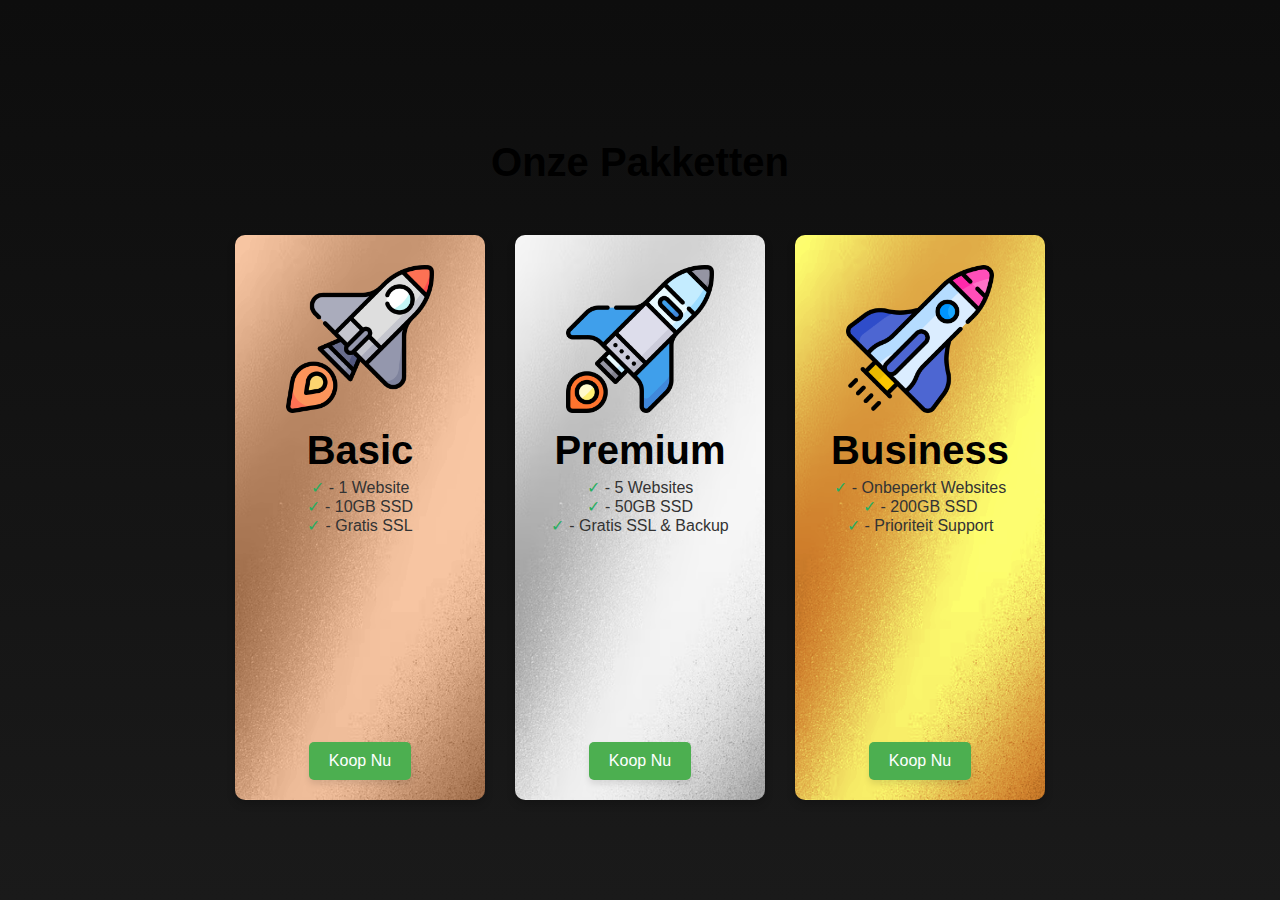
==== aankoop.html @ 54e88985 "Version 1.1" ====
<!DOCTYPE html>
<html lang="en">
<head>
    <meta charset="UTF-8">
    <meta name="viewport" content="width=device-width, initial-scale=1.0">
    <title>Aankoop</title>
    <link href="Styles.css" rel="stylesheet">
    <link href="https://cdnjs.cloudflare.com/ajax/libs/font-awesome/6.0.0-beta3/css/all.min.css" rel="stylesheet">
</head>
<body>
    <div class="plans" style="background: url('Images/Background2.gif') no-repeat center center fixed; background-size: cover;">
        <h2>Onze Pakketten</h2>
        <div class="plan-container">
            <div class="plan">
                <img src="Images/Icon1.png" alt="Package Image" class="plan-image">
                <h2>Basic</h2>
                <ul>
                    <li>- 1 Website</li>
                    <li>- 10GB SSD</li>
                    <li>- Gratis SSL</li>
                </ul>
                <button>Koop Nu</button>
            </div>
            <div class="plan">
                <img src="Images/Icon2.png" alt="Package Image" class="plan-image">
                <h2>Premium</h2>
                <ul>
                    <li>- 5 Websites</li>
                    <li>- 50GB SSD</li>
                    <li>- Gratis SSL & Backup</li>
                </ul>
                <button>Koop Nu</button>
            </div>
            <div class="plan">
                <img src="Images/Icon3.png" alt="Package Image" class="plan-image">
                <h2>Business</h2>
                <ul>
                    <li>- Onbeperkt Websites</li>
                    <li>- 200GB SSD</li>
                    <li>- Prioriteit Support</li>
                </ul>
                <button>Koop Nu</button>
            </div>
        </div>
    </div>
</body>
</html>
---- Styles.css ----
html {
    scroll-behavior: smooth;
}

* {
    margin: 0;
    padding: 0;
    box-sizing: border-box;
    font-family: 'Poppins', sans-serif;
}
body::before {
    content: none;
}
body {
    position: relative;
    text-align: center;
    background: linear-gradient(to bottom, #0D0D0D, #1A1A1A);
    padding-top: 90px;
}
.navbar {
    display: flex;
    justify-content: space-between;
    align-items: center;
    background-color: #FFFFFF;
    padding: 0px 2px;
    width: 100%;
    color: black;
    box-shadow: 0 4px 6px rgba(0, 0, 0, 0.3);
    position: fixed;
    top: 0;
    left: 0;
    z-index: 1000;
    transition: all 0.8s cubic-bezier(0.16, 1, 0.3, 1);
    height: 90px;
}

.navbar.scrolled {
    padding: 0;
    background-color: rgba(255, 255, 255, 0.98);
    box-shadow: 0 2px 4px rgba(0, 0, 0, 0.1);
    height: 50px;
}

.logo a {
    display: block;
    cursor: pointer;
}

.logo img {
    height: 90px;
    margin-left: -40px;
    transition: all 0.8s cubic-bezier(0.16, 1, 0.3, 1);
}

.navbar.scrolled .logo img {
    height: 35px;
    margin-left: -15px;
}

.nav-links {
    display: flex;
    align-items: center;
    margin-right: 50px;
}
.nav-links a {
    color: #000000;
    text-decoration: none;
    margin-left: 20px;
    font-size: 18px;
    transition: all 0.8s cubic-bezier(0.16, 1, 0.3, 1);
}
.nav-links a:last-child {
    margin-left: 20px;
}
.nav-links a:hover {
    text-decoration: underline;
}
.navbar.scrolled .nav-links a {
    font-size: 14px;
}
.hero {
    background: linear-gradient(to bottom, rgba(255, 255, 255, 0) 85%, rgba(255, 255, 255, 1)), url('Images/Background5.gif') no-repeat center center/cover;
    height: 600px;
    display: flex;
    flex-direction: column;
    justify-content: center;
    align-items: center;
    color: white;
    margin: 0;
    border-radius: 0;
    box-shadow: 0 4px 8px rgba(0, 0, 0, 0.2);
}
.hero h1 {
    color: #1A1A2E;
    font-size: 50px;
    margin-bottom: 10px;
}
.hero p {
    color: #333333;
    font-size: 20px;
    margin-bottom: 20px;
    padding: 10px;
    border-radius: 5px;
}
.hero button {
    background-color: #FF7F50;
    color: white;
    border: none;
    padding: 15px 30px;
    font-size: 18px;
    cursor: pointer;
    border-radius: 5px;
    box-shadow: 0 4px 6px rgba(0, 0, 0, 0.1);
    transition: background-color 0.3s ease;
}
.hero button:hover {
    background-color: #E67E22;
}
.plans {
    padding: 50px 0 100px 0;
    background-color: #FFFFFF;
    margin: 0;
    border-radius: 0;
    box-shadow: none;
    min-height: calc(100vh - 90px);
    display: flex;
    flex-direction: column;
    justify-content: flex-start;
}
.plans h2 {
    font-size: 40px;
    margin-bottom: 20px;
}
.plan-container {
    display: flex;
    justify-content: center;
    gap: 30px;
    align-items: stretch;
    margin-top: 30px;
    flex: 1;
}
.plan {
    background: url('Images/BronzeMaterial.png') no-repeat center center/cover;
    padding: 20px;
    border-radius: 10px;
    box-shadow: 0 4px 8px rgba(0, 0, 0, 0.2);
    width: 250px;
    display: flex;
    flex-direction: column;
    align-items: center;
    justify-content: flex-start;
    min-height: 400px;
    transition: transform 0.3s ease, box-shadow 0.3s ease;
}
.plan:hover {
    transform: scale(1.05);
    box-shadow: 0 8px 16px rgba(0, 0, 0, 0.3);
}
.plan:nth-child(2) {
    background: url('Images/SilverMaterial.png') no-repeat center center/cover;
}
.plan:nth-child(3) {
    background: url('Images/GoldMaterial.png') no-repeat center center/cover;
}
.plan h2 {
    margin-bottom: 5px;
}
.plan p {
    margin-bottom: 15px;
    text-align: left;
    display: block;
}
.plan button {
    margin-top: auto;
    background-color: #4CAF50;
    color: white;
    border: none;
    padding: 10px 20px;
    font-size: 16px;
    cursor: pointer;
    border-radius: 5px;
    box-shadow: 0 4px 6px rgba(0, 0, 0, 0.1);
    transition: background-color 0.3s ease;
}
.plan button:hover {
    background-color: #45a049;
}
.plan-image {
    width: 80%;
    height: auto;
    background-color: transparent;
    border-radius: 10px 10px 0 0;
    padding: 10px;
    margin-bottom: 5px;
}
.plan ul {
    list-style-type: none;
    padding-left: 0;
    margin-top: 0;
    width: 100%;
    text-align: center;
}
.plan ul li {
    color: #333333;
}
.plan ul li::before {
    content: "✓";
    color: #27ae60;
    margin-right: 5px;
}
.plan ul li span {
    color: #333333;
}
.dark-blue {
    background-color: #1A1A2E;
    color: #FFFFFF;
}
.dark-blue:hover {
    background-color: #E67E22;
}
.light-grey {
    background-color: #F4F4F4;
    color: #2C3E50;
}
.light-grey:hover {
    background-color: #FF7F50;
}
.transparent-shadow {
    background-color: transparent;
    box-shadow: 0px 4px 6px rgba(0, 0, 0, 0.1);
    color: #333333;
}
.transparent-shadow:hover {
    text-decoration: underline;
}

/* Custom Scrollbar Styling */
::-webkit-scrollbar {
    width: 15px;
}

::-webkit-scrollbar-track {
    background: #1A1A1A;
}

::-webkit-scrollbar-thumb {
    background: #FF7F50;
    border-radius: 5px;
}

::-webkit-scrollbar-thumb:hover {
    background: #E67E22;
}

/* For Firefox */
* {
    scrollbar-width: auto;
    scrollbar-color: #FF7F50 #1A1A1A;
}

.about {
    padding: 80px 0;
    background-color: #f8f9fa;
}

.about h2 {
    font-size: 40px;
    margin-bottom: 50px;
    text-align: center;
}

.about-container {
    max-width: 1100px;
    margin: 0 auto;
    padding: 0 20px;
}

.about-item {
    display: flex;
    align-items: center;
    justify-content: space-between;
    margin-bottom: 80px;
    gap: 40px;
    background: url('Images/SilverMaterial.png') no-repeat center center/cover;
    padding: 40px;
    border-radius: 10px;
    box-shadow: 0 4px 8px rgba(0, 0, 0, 0.1);
    max-width: 1000px;
    margin-left: auto;
    margin-right: auto;
}

.about-item.reverse {
    flex-direction: row-reverse;
}

.about-content {
    flex: 1;
    text-align: left;
}

.about-content h3 {
    font-size: 28px;
    margin-bottom: 20px;
    color: #333333;
}

.about-content p {
    font-size: 18px;
    line-height: 1.6;
    color: #333333;
}

.about-image {
    flex: 1;
    position: relative;
    max-width: 200px;
    margin: 0 auto;
}

.about-image img {
    width: 100%;
    height: auto;
    border-radius: 10px;
    box-shadow: 0 4px 8px rgba(0, 0, 0, 0.1);
}

.about-item:last-child {
    margin-bottom: 0;
}

.contact {
    padding: 80px 0;
    background-color: #f8f9fa;
}

.contact h2 {
    text-align: center;
    color: #333;
    margin-bottom: 50px;
}

.contact-container {
    max-width: 1100px;
    margin: 0 auto;
    padding: 0 20px;
    display: flex;
    gap: 50px;
    align-items: flex-start;
}

.contact-info {
    flex: 1;
    padding: 30px;
    background: white;
    border-radius: 10px;
    box-shadow: 0 4px 6px rgba(0, 0, 0, 0.1);
}

.contact-info h3 {
    color: #333;
    margin-bottom: 20px;
}

.contact-info p {
    color: #666;
    margin-bottom: 30px;
}

.contact-details {
    display: flex;
    flex-direction: column;
    gap: 20px;
}

.contact-item {
    display: flex;
    align-items: center;
    gap: 15px;
}

.contact-item i {
    font-size: 24px;
    color: #4CAF50;
}

.contact-item p {
    margin: 0;
    color: #666;
}

.contact-form {
    flex: 2;
    padding: 30px;
    background: white;
    border-radius: 10px;
    box-shadow: 0 4px 6px rgba(0, 0, 0, 0.1);
}

.form-group {
    margin-bottom: 20px;
}

.form-group input,
.form-group select,
.form-group textarea {
    width: 100%;
    padding: 12px;
    border: 1px solid #ddd;
    border-radius: 5px;
    font-size: 16px;
    transition: border-color 0.3s ease;
}

.form-group textarea {
    height: 150px;
    resize: vertical;
}

.form-group input:focus,
.form-group select:focus,
.form-group textarea:focus {
    outline: none;
    border-color: #4CAF50;
}

.contact-form button {
    background-color: #4CAF50;
    color: white;
    border: none;
    padding: 12px 30px;
    font-size: 16px;
    cursor: pointer;
    border-radius: 5px;
    transition: background-color 0.3s ease;
    width: 100%;
}

.contact-form button:hover {
    background-color: #45a049;
}

@media (max-width: 768px) {
    .contact-container {
        flex-direction: column;
    }
    
    .contact-info,
    .contact-form {
        width: 100%;
    }
}
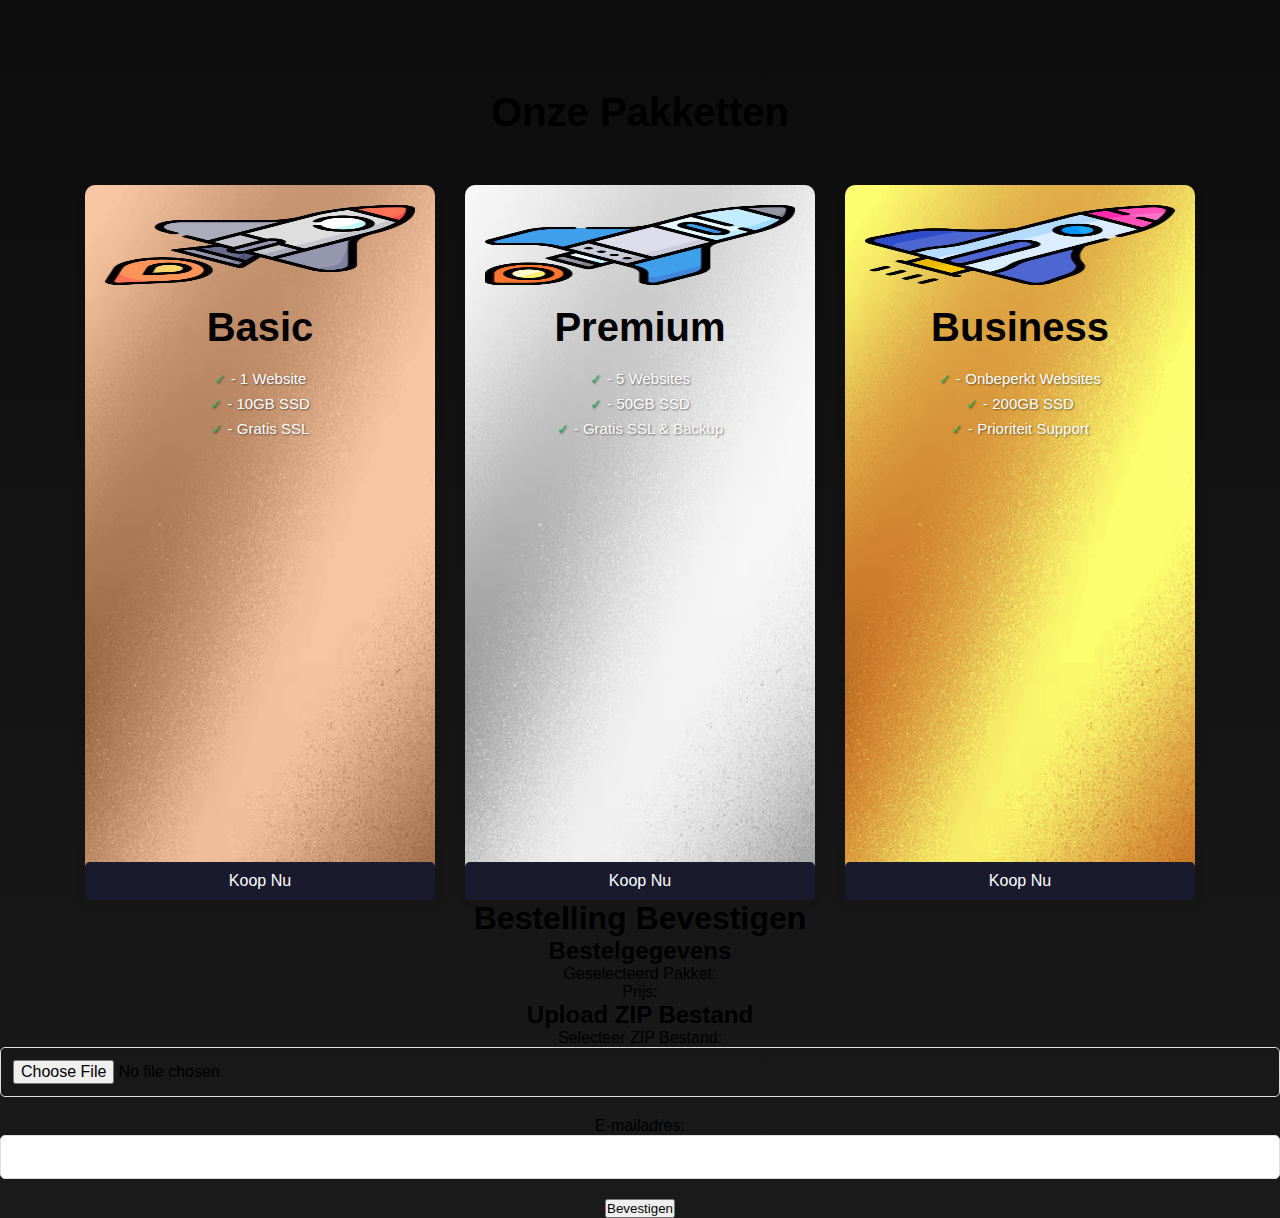
==== commit 012d404d: "Version 1.4" ====
--- a/aankoop.html
+++ b/aankoop.html
@@ -43,5 +43,31 @@
             </div>
         </div>
     </div>
+
+    <div class="container">
+        <h1>Bestelling Bevestigen</h1>
+        <div class="order-details">
+            <h2>Bestelgegevens</h2>
+            <p>Geselecteerd Pakket: <span id="selectedPackage"></span></p>
+            <p>Prijs: <span id="packagePrice"></span></p>
+        </div>
+
+        <div class="upload-section">
+            <h2>Upload ZIP Bestand</h2>
+            <form id="uploadForm" class="upload-form">
+                <div class="form-group">
+                    <label for="zipFile">Selecteer ZIP Bestand:</label>
+                    <input type="file" id="zipFile" name="zipFile" accept=".zip" required>
+                </div>
+                <div class="form-group">
+                    <label for="email">E-mailadres:</label>
+                    <input type="email" id="email" name="email" required>
+                </div>
+                <button type="submit" class="confirm-button">Bevestigen</button>
+            </form>
+        </div>
+    </div>
+
+    <script src="aankoop.js"></script>
 </body>
 </html>
--- a/Styles.css
+++ b/Styles.css
@@ -21,7 +21,6 @@
     display: flex;
     justify-content: space-between;
     align-items: center;
-    background-color: #FFFFFF;
     padding: 0px 2px;
     width: 100%;
     color: black;
@@ -30,13 +29,13 @@
     top: 0;
     left: 0;
     z-index: 1000;
-    transition: all 0.8s cubic-bezier(0.16, 1, 0.3, 1);
+    transition: all 0.8s cubic-bezier(0.16, 1, 0.3, 1), background-color 1s ease;
     height: 90px;
+    background-color: #FFFFFF;
 }
 
 .navbar.scrolled {
     padding: 0;
-    background-color: rgba(255, 255, 255, 0.98);
     box-shadow: 0 2px 4px rgba(0, 0, 0, 0.1);
     height: 50px;
 }
@@ -87,8 +86,13 @@
     align-items: center;
     color: white;
     margin: 0;
+    padding: 0;
     border-radius: 0;
-    box-shadow: 0 4px 8px rgba(0, 0, 0, 0.2);
+    box-shadow: none;
+    position: relative;
+    z-index: 1;
+    overflow: hidden;
+    width: 100%;
 }
 .hero h1 {
     color: #1A1A2E;
@@ -120,12 +124,16 @@
     padding: 50px 0 100px 0;
     background-color: #FFFFFF;
     margin: 0;
+    padding: 0;
     border-radius: 0;
     box-shadow: none;
     min-height: calc(100vh - 90px);
     display: flex;
     flex-direction: column;
     justify-content: flex-start;
+    position: relative;
+    z-index: 0;
+    width: 100%;
 }
 .plans h2 {
     font-size: 40px;
@@ -140,76 +148,127 @@
     flex: 1;
 }
 .plan {
-    background: url('Images/BronzeMaterial.png') no-repeat center center/cover;
-    padding: 20px;
+    background: white;
     border-radius: 10px;
-    box-shadow: 0 4px 8px rgba(0, 0, 0, 0.2);
-    width: 250px;
+    box-shadow: 0 4px 8px rgba(0, 0, 0, 0.1);
+    overflow: visible;
+    width: 350px;
+    min-height: 350px;
     display: flex;
     flex-direction: column;
-    align-items: center;
-    justify-content: flex-start;
-    min-height: 400px;
-    transition: transform 0.3s ease, box-shadow 0.3s ease;
+    transition: transform 0.3s ease;
+    position: relative;
+    background-size: cover;
+    background-position: center;
+    background-repeat: no-repeat;
 }
 .plan:hover {
     transform: scale(1.05);
     box-shadow: 0 8px 16px rgba(0, 0, 0, 0.3);
 }
+.plan:nth-child(1) {
+    background-image: url('Images/BronzeMaterial.png');
+}
 .plan:nth-child(2) {
-    background: url('Images/SilverMaterial.png') no-repeat center center/cover;
+    background-image: url('Images/SilverMaterial.png');
 }
 .plan:nth-child(3) {
-    background: url('Images/GoldMaterial.png') no-repeat center center/cover;
-}
-.plan h2 {
-    margin-bottom: 5px;
-}
-.plan p {
-    margin-bottom: 15px;
-    text-align: left;
-    display: block;
+    background-image: url('Images/GoldMaterial.png');
+}
+.plan h3 {
+    font-size: 22px;
+    margin-bottom: 12px;
+}
+.plan-image {
+    width: 100%;
+    height: 120px;
+    display: flex;
+    justify-content: center;
+    align-items: center;
+    background: transparent;
+    padding: 20px;
+}
+.plan-image img {
+    max-width: 100%;
+    max-height: 100%;
+    object-fit: contain;
+}
+.plan-content {
+    padding: 20px;
+    flex-grow: 1;
+    display: flex;
+    flex-direction: column;
+    gap: 15px;
+    background: transparent;
+    border-radius: 0 0 10px 10px;
+}
+.price-tag {
+    font-size: 24px;
+    font-weight: bold;
+    color: white;
+    text-align: center;
+    text-shadow: 1px 1px 2px rgba(0, 0, 0, 0.5);
+}
+.plan-description {
+    text-align: center;
+}
+.plan-description p {
+    font-size: 15px;
+    color: white;
+    margin: 0;
+    text-shadow: 1px 1px 2px rgba(0, 0, 0, 0.5);
+}
+.plan-features {
+    flex-grow: 1;
+    display: flex;
+    flex-direction: column;
+    justify-content: center;
+}
+.plan ul {
+    list-style-type: none;
+    padding: 0;
+    margin: 0;
+    width: 100%;
+}
+.plan ul li {
+    margin-bottom: 8px;
+    color: white;
+    display: flex;
+    align-items: center;
+    justify-content: center;
+    gap: 5px;
+    text-shadow: 1px 1px 2px rgba(0, 0, 0, 0.5);
+    font-size: 15px;
+}
+.plan ul li::before {
+    content: "✓";
+    color: #27ae60;
+    font-size: 14px;
+}
+.plan ul li span {
+    color: white;
+    text-shadow: 1px 1px 2px rgba(0, 0, 0, 0.5);
 }
 .plan button {
     margin-top: auto;
-    background-color: #4CAF50;
+    background-color: #1A1A2E;
     color: white;
     border: none;
     padding: 10px 20px;
     font-size: 16px;
     cursor: pointer;
     border-radius: 5px;
-    box-shadow: 0 4px 6px rgba(0, 0, 0, 0.1);
     transition: background-color 0.3s ease;
 }
-.plan button:hover {
-    background-color: #45a049;
-}
-.plan-image {
-    width: 80%;
-    height: auto;
-    background-color: transparent;
-    border-radius: 10px 10px 0 0;
-    padding: 10px;
-    margin-bottom: 5px;
-}
-.plan ul {
-    list-style-type: none;
-    padding-left: 0;
-    margin-top: 0;
-    width: 100%;
-    text-align: center;
-}
-.plan ul li {
-    color: #333333;
-}
-.plan ul li::before {
-    content: "✓";
-    color: #27ae60;
-    margin-right: 5px;
-}
-.plan ul li span {
-    color: #333333;
+.plan:nth-child(1) button,
+.plan:nth-child(2) button,
+.plan:nth-child(3) button {
+    background-color: #1A1A2E;
+}
+.plan:nth-child(1) button:hover,
+.plan:nth-child(2) button:hover,
+.plan:nth-child(3) button:hover {
+    background-color: #E67E22;
 }
 .dark-blue {
     background-color: #1A1A2E;
@@ -273,21 +332,24 @@
     max-width: 1100px;
     margin: 0 auto;
     padding: 0 20px;
+    perspective: 1000px;
 }
 
 .about-item {
     display: flex;
     align-items: center;
     justify-content: space-between;
-    margin-bottom: 80px;
-    gap: 40px;
+    margin-bottom: 25px;
+    gap: 30px;
     background: url('Images/SilverMaterial.png') no-repeat center center/cover;
-    padding: 40px;
+    padding: 30px;
     border-radius: 10px;
     box-shadow: 0 4px 8px rgba(0, 0, 0, 0.1);
     max-width: 1000px;
     margin-left: auto;
     margin-right: auto;
+    transform-style: preserve-3d;
+    transition: transform 0.3s ease;
 }
 
 .about-item.reverse {
@@ -296,7 +358,6 @@
 
 .about-content {
     flex: 1;
-    text-align: left;
 }
 
 .about-content h3 {
@@ -313,16 +374,17 @@
 
 .about-image {
     flex: 1;
-    position: relative;
+    display: flex;
+    justify-content: center;
+    align-items: center;
     max-width: 200px;
-    margin: 0 auto;
 }
 
 .about-image img {
-    width: 100%;
+    max-width: 100%;
     height: auto;
-    border-radius: 10px;
-    box-shadow: 0 4px 8px rgba(0, 0, 0, 0.1);
+    max-height: 150px;
+    object-fit: contain;
 }
 
 .about-item:last-child {
@@ -338,6 +400,7 @@
     text-align: center;
     color: #333;
     margin-bottom: 50px;
+    font-size: 40px;
 }
 
 .contact-container {
@@ -360,11 +423,14 @@
 .contact-info h3 {
     color: #333;
     margin-bottom: 20px;
+    font-size: 24px;
 }
 
 .contact-info p {
     color: #666;
     margin-bottom: 30px;
+    font-size: 16px;
+    line-height: 1.6;
 }
 
 .contact-details {
@@ -387,6 +453,7 @@
 .contact-item p {
     margin: 0;
     color: #666;
+    font-size: 16px;
 }
 
 .contact-form {
@@ -449,4 +516,741 @@
     .contact-form {
         width: 100%;
     }
+
+    .hero {
+        height: 100vh;
+        min-height: 500px;
+        position: relative;
+        z-index: 2;
+        margin: 0;
+        padding: 0;
+        width: 100%;
+        box-shadow: none;
+    }
+
+    .plans {
+        position: relative;
+        z-index: 1;
+        margin-top: -100px;
+        background-color: #FFFFFF;
+        border-radius: 20px 20px 0 0;
+        padding-top: 30px;
+        width: 100%;
+        overflow: hidden;
+    }
+
+    .plan-container {
+        position: relative;
+        z-index: 1;
+        width: 100%;
+        margin: 0;
+        padding: 0 15px;
+    }
+
+    .plan {
+        width: 320px;
+        min-height: 320px;
+    }
+}
+
+@media (max-width: 576px) {
+    .hero {
+        min-height: 100vh;
+        margin: 0;
+        padding: 0;
+        width: 100%;
+        box-shadow: none;
+    }
+
+    .plans {
+        margin-top: -50px;
+        border-radius: 15px 15px 0 0;
+        width: 100%;
+        overflow: hidden;
+    }
+
+    .plan-container {
+        padding: 0 10px;
+    }
+
+    .plan {
+        width: 100%;
+        max-width: 320px;
+        min-height: 300px;
+    }
+}
+
+.popular-badge {
+    position: absolute;
+    top: -15px;
+    left: -10px;
+    background-color: #4CAF50;
+    color: white;
+    padding: 8px 20px;
+    border-radius: 20px;
+    font-size: 14px;
+    font-weight: bold;
+    box-shadow: 0 2px 4px rgba(0, 0, 0, 0.2);
+    z-index: 3;
+}
+
+.scroll-arrow {
+    position: fixed;
+    right: 30px;
+    bottom: 30px;
+    width: 50px;
+    height: 50px;
+    background-color: rgba(255, 255, 255, 0.9);
+    border-radius: 50%;
+    display: flex;
+    justify-content: center;
+    align-items: center;
+    cursor: pointer;
+    box-shadow: 0 2px 10px rgba(0, 0, 0, 0.2);
+    transition: all 0.3s ease;
+    opacity: 0;
+    visibility: hidden;
+    z-index: 1000;
+}
+
+.scroll-arrow.visible {
+    opacity: 1;
+    visibility: visible;
+}
+
+.scroll-arrow:hover {
+    transform: scale(1.1);
+    background-color: #ffffff;
+}
+
+.scroll-arrow img {
+    width: 30px;
+    height: 30px;
+    transition: transform 0.3s ease;
+    transform: rotate(90deg);
+}
+
+.scroll-arrow:hover img {
+    transform: rotate(90deg) translateY(5px);
+}
+
+@keyframes float {
+    0% {
+        transform: translate(0, 0) rotate(0deg) scale(1);
+    }
+    25% {
+        transform: translate(100px, -100px) rotate(180deg) scale(1.5);
+    }
+    50% {
+        transform: translate(200px, 0) rotate(360deg) scale(1);
+    }
+    75% {
+        transform: translate(100px, 100px) rotate(540deg) scale(0.5);
+    }
+    100% {
+        transform: translate(0, 0) rotate(720deg) scale(1);
+    }
+}
+
+@keyframes discoBackground {
+    0% { background: linear-gradient(45deg, #ff0000, #00ff00); }
+    20% { background: linear-gradient(45deg, #00ff00, #0000ff); }
+    40% { background: linear-gradient(45deg, #0000ff, #ffff00); }
+    60% { background: linear-gradient(45deg, #ffff00, #ff00ff); }
+    80% { background: linear-gradient(45deg, #ff00ff, #00ffff); }
+    100% { background: linear-gradient(45deg, #00ffff, #ff0000); }
+}
+
+.disco-mode {
+    animation: discoBackground 1s infinite;
+}
+
+.disco-mode .plan {
+    animation: float 4s infinite ease-in-out;
+    position: relative;
+    z-index: 100;
+}
+
+.disco-mode .plan:nth-child(1) {
+    animation-delay: 0s;
+}
+
+.disco-mode .plan:nth-child(2) {
+    animation-delay: 1s;
+}
+
+.disco-mode .plan:nth-child(3) {
+    animation-delay: 2s;
+}
+
+.disco-mode * {
+    animation: discoText 1s infinite;
+}
+
+.disco-mode .plans {
+    animation: discoBackground 0.5s infinite;
+}
+
+.firework {
+    position: fixed;
+    width: 5px;
+    height: 5px;
+    border-radius: 50%;
+    pointer-events: none;
+    z-index: 9999;
+    animation: explode 1s ease-out forwards;
+}
+
+@keyframes explode {
+    0% {
+        transform: scale(1);
+        opacity: 1;
+    }
+    100% {
+        transform: scale(20);
+        opacity: 0;
+    }
+}
+
+/* Disable animations for specific elements */
+.disco-mode .navbar,
+.disco-mode .hero,
+.disco-mode .about,
+.disco-mode .contact {
+    animation: none !important;
+}
+
+.music-toggle {
+    background: rgba(255, 255, 255, 0.2);
+    border: 2px solid white;
+    color: white;
+    padding: 10px 20px;
+    border-radius: 5px;
+    cursor: pointer;
+    margin-top: 20px;
+    transition: all 0.3s ease;
+}
+
+.music-toggle:hover {
+    background: rgba(255, 255, 255, 0.3);
+    transform: scale(1.05);
+}
+
+.close-disco {
+    position: fixed;
+    top: 20px;
+    left: 20px;
+    z-index: 10000;
+    background: none;
+    border: none;
+    cursor: pointer;
+    padding: 10px;
+    transition: transform 0.3s ease;
+}
+
+.close-disco:hover {
+    transform: scale(1.1);
+}
+
+.close-disco img {
+    width: 30px;
+    height: 30px;
+}
+
+@keyframes navbarFloat {
+    0% {
+        transform: translateY(0) rotate(0deg);
+    }
+    25% {
+        transform: translateY(10px) rotate(5deg);
+    }
+    50% {
+        transform: translateY(0) rotate(0deg);
+    }
+    75% {
+        transform: translateY(-10px) rotate(-5deg);
+    }
+    100% {
+        transform: translateY(0) rotate(0deg);
+    }
+}
+
+.disco-mode .navbar {
+    animation: discoBackground 0.5s infinite, navbarFloat 2s infinite ease-in-out;
+    background: none !important;
+    transform-origin: center;
+}
+
+.disco-mode .nav-links a {
+    animation: discoText 0.5s infinite;
+}
+
+/* Remove navbar from disabled animations */
+.disco-mode .navbar,
+.disco-mode .hero,
+.disco-mode .about,
+.disco-mode .contact {
+    animation: none !important;
+}
+
+@keyframes logoFloat {
+    0% {
+        transform: translate(0, 0) scale(1) rotate(0deg);
+    }
+    25% {
+        transform: translate(100px, -50px) scale(2.5) rotate(180deg);
+    }
+    50% {
+        transform: translate(200px, 0) scale(1) rotate(360deg);
+    }
+    75% {
+        transform: translate(100px, 50px) scale(0.5) rotate(540deg);
+    }
+    100% {
+        transform: translate(0, 0) scale(1) rotate(720deg);
+    }
+}
+
+@keyframes textFloat {
+    0% {
+        transform: translate(0, 0) scale(1) rotate(0deg);
+    }
+    25% {
+        transform: translate(-50px, -30px) scale(2) rotate(180deg);
+    }
+    50% {
+        transform: translate(-100px, 0) scale(1) rotate(360deg);
+    }
+    75% {
+        transform: translate(-50px, 30px) scale(0.5) rotate(540deg);
+    }
+    100% {
+        transform: translate(0, 0) scale(1) rotate(720deg);
+    }
+}
+
+.disco-mode .logo img {
+    animation: logoFloat 3s infinite ease-in-out;
+    transform-origin: center;
+}
+
+.disco-mode .nav-links a {
+    animation: textFloat 3s infinite ease-in-out, discoText 0.5s infinite;
+    transform-origin: center;
+    display: inline-block;
+}
+
+.disco-mode .nav-links a:nth-child(1) { animation-delay: 0s; }
+.disco-mode .nav-links a:nth-child(2) { animation-delay: 0.5s; }
+.disco-mode .nav-links a:nth-child(3) { animation-delay: 1s; }
+
+@keyframes elementFloat {
+    0% {
+        transform: translate(0, 0) scale(1) rotate(0deg);
+    }
+    25% {
+        transform: translate(50px, -30px) scale(1.5) rotate(180deg);
+    }
+    50% {
+        transform: translate(100px, 0) scale(1) rotate(360deg);
+    }
+    75% {
+        transform: translate(50px, 30px) scale(0.5) rotate(540deg);
+    }
+    100% {
+        transform: translate(0, 0) scale(1) rotate(720deg);
+    }
+}
+
+/* Apply animations to all elements in disco mode */
+.disco-mode * {
+    animation: discoText 1s infinite;
+}
+
+.disco-mode img {
+    animation: elementFloat 3s infinite ease-in-out;
+    transform-origin: center;
+}
+
+.disco-mode h1, .disco-mode h2, .disco-mode h3 {
+    animation: elementFloat 3s infinite ease-in-out;
+    transform-origin: center;
+}
+
+.disco-mode p {
+    animation: elementFloat 3s infinite ease-in-out;
+    transform-origin: center;
+}
+
+.disco-mode .about-item {
+    animation: elementFloat 4s infinite ease-in-out;
+    transform-origin: center;
+}
+
+.disco-mode .about-image img {
+    animation: elementFloat 3s infinite ease-in-out;
+    transform-origin: center;
+}
+
+.disco-mode .contact-info,
+.disco-mode .contact-form {
+    animation: elementFloat 4s infinite ease-in-out;
+    transform-origin: center;
+}
+
+.disco-mode .contact-item {
+    animation: elementFloat 3s infinite ease-in-out;
+    transform-origin: center;
+}
+
+.disco-mode .contact-item:nth-child(1) { animation-delay: 0s; }
+.disco-mode .contact-item:nth-child(2) { animation-delay: 0.5s; }
+.disco-mode .contact-item:nth-child(3) { animation-delay: 1s; }
+
+.disco-mode .form-group {
+    animation: elementFloat 3s infinite ease-in-out;
+    transform-origin: center;
+}
+
+.disco-mode .form-group:nth-child(1) { animation-delay: 0s; }
+.disco-mode .form-group:nth-child(2) { animation-delay: 0.5s; }
+.disco-mode .form-group:nth-child(3) { animation-delay: 1s; }
+.disco-mode .form-group:nth-child(4) { animation-delay: 1.5s; }
+
+/* Remove specific elements from disabled animations */
+.disco-mode .navbar,
+.disco-mode .hero,
+.disco-mode .about,
+.disco-mode .contact {
+    animation: none !important;
+}
+
+.disco-mode .about {
+    animation: discoBackground 0.5s infinite;
+}
+
+.disco-mode .about-item {
+    background: none !important;
+    animation: elementFloat 4s infinite ease-in-out;
+    transform-origin: center;
+}
+
+/* Remove specific elements from disabled animations */
+.disco-mode .navbar,
+.disco-mode .hero,
+.disco-mode .contact {
+    animation: none !important;
+}
+
+/* Responsive Design */
+@media (max-width: 1200px) {
+    .plan-container {
+        flex-wrap: wrap;
+        justify-content: center;
+        gap: 20px;
+    }
+
+    .plan {
+        width: 300px;
+    }
+
+    .about-container {
+        padding: 0 15px;
+    }
+
+    .contact-container {
+        padding: 0 15px;
+    }
+}
+
+@media (max-width: 992px) {
+    .hero h1 {
+        font-size: 40px;
+    }
+
+    .hero p {
+        font-size: 18px;
+    }
+
+    .about-item {
+        flex-direction: column;
+        text-align: center;
+        padding: 20px;
+    }
+
+    .about-item.reverse {
+        flex-direction: column;
+    }
+
+    .about-image {
+        margin: 20px 0;
+    }
+
+    .contact-container {
+        flex-direction: column;
+    }
+}
+
+@media (max-width: 768px) {
+    .navbar {
+        padding: 0 10px;
+    }
+
+    .logo img {
+        height: 70px;
+        margin-left: -20px;
+    }
+
+    .nav-links {
+        margin-right: 20px;
+    }
+
+    .nav-links a {
+        margin-left: 15px;
+        font-size: 16px;
+    }
+
+    .hero {
+        height: 500px;
+    }
+
+    .hero h1 {
+        font-size: 35px;
+    }
+
+    .hero p {
+        font-size: 16px;
+    }
+
+    .plan {
+        width: 280px;
+        min-height: 400px;
+    }
+
+    .about h2 {
+        font-size: 32px;
+        margin-bottom: 30px;
+    }
+
+    .about-content h3 {
+        font-size: 24px;
+    }
+
+    .about-content p {
+        font-size: 16px;
+    }
+
+    .contact h2 {
+        font-size: 32px;
+    }
+}
+
+@media (max-width: 576px) {
+    .navbar {
+        flex-direction: column;
+        height: auto;
+        padding: 10px;
+    }
+
+    .logo img {
+        height: 50px;
+        margin: 0 0 10px 0;
+    }
+
+    .nav-links {
+        margin: 0;
+        flex-wrap: wrap;
+        justify-content: center;
+    }
+
+    .nav-links a {
+        margin: 5px 10px;
+        font-size: 14px;
+    }
+
+    .hero {
+        height: 400px;
+        padding: 20px;
+    }
+
+    .hero h1 {
+        font-size: 28px;
+    }
+
+    .hero p {
+        font-size: 14px;
+    }
+
+    .hero button {
+        padding: 10px 20px;
+        font-size: 16px;
+    }
+
+    .plan {
+        width: 100%;
+        max-width: 280px;
+        min-height: 350px;
+    }
+
+    .plan-image {
+        height: 150px;
+    }
+
+    .about-item {
+        padding: 15px;
+    }
+
+    .about-content h3 {
+        font-size: 20px;
+    }
+
+    .about-content p {
+        font-size: 14px;
+    }
+
+    .about-image {
+        max-width: 150px;
+    }
+
+    .about-image img {
+        max-height: 100px;
+    }
+
+    .contact-info,
+    .contact-form {
+        padding: 20px;
+    }
+
+    .contact-item {
+        flex-direction: column;
+        text-align: center;
+        gap: 5px;
+    }
+
+    .form-group input,
+    .form-group select,
+    .form-group textarea {
+        padding: 8px;
+        font-size: 14px;
+    }
+
+    .contact-form button {
+        padding: 10px 20px;
+        font-size: 14px;
+    }
+
+    .scroll-arrow {
+        right: 20px;
+        bottom: 20px;
+        width: 40px;
+        height: 40px;
+    }
+
+    .scroll-arrow img {
+        width: 25px;
+        height: 25px;
+    }
+}
+
+/* Fix for mobile navbar scroll */
+@media (max-width: 576px) {
+    .navbar.scrolled {
+        height: auto;
+        padding: 5px;
+    }
+
+    .navbar.scrolled .logo img {
+        height: 30px;
+    }
+
+    .navbar.scrolled .nav-links a {
+        font-size: 12px;
+    }
+}
+
+/* Adjust disco mode animations for mobile */
+@media (max-width: 768px) {
+    .disco-mode .logo img {
+        animation: none;
+    }
+
+    .disco-mode .nav-links a {
+        animation: none;
+    }
+
+    .disco-mode .about-item {
+        animation: none;
+    }
+
+    .disco-mode .contact-info,
+    .disco-mode .contact-form {
+        animation: none;
+    }
+}
+
+/* Responsive text sizes for larger screens */
+@media (min-width: 1400px) {
+    .plan ul li {
+        font-size: 18px;
+    }
+    .plan ul li::before {
+        font-size: 16px;
+    }
+}
+
+@media (min-width: 1600px) {
+    .plan ul li {
+        font-size: 20px;
+    }
+    .plan ul li::before {
+        font-size: 18px;
+    }
+}
+
+@media (min-width: 1920px) {
+    .plan ul li {
+        font-size: 22px;
+    }
+    .plan ul li::before {
+        font-size: 20px;
+    }
+}
+
+.party-mode-toggle {
+    position: fixed;
+    bottom: 20px;
+    left: 20px;
+    z-index: 1000;
+    background: rgba(255, 255, 255, 0.9);
+    padding: 10px 20px;
+    border-radius: 5px;
+    box-shadow: 0 2px 10px rgba(0, 0, 0, 0.2);
+}
+
+.party-mode-toggle label {
+    display: flex;
+    align-items: center;
+    gap: 10px;
+    cursor: pointer;
+    font-size: 16px;
+    color: #333;
+}
+
+.party-mode-toggle input[type="checkbox"] {
+    width: 18px;
+    height: 18px;
+    cursor: pointer;
+}
+
+/* Responsive styles for party mode toggle */
+@media (max-width: 576px) {
+    .party-mode-toggle {
+        bottom: 10px;
+        left: 10px;
+        padding: 8px 15px;
+    }
+    
+    .party-mode-toggle label {
+        font-size: 14px;
+    }
 } 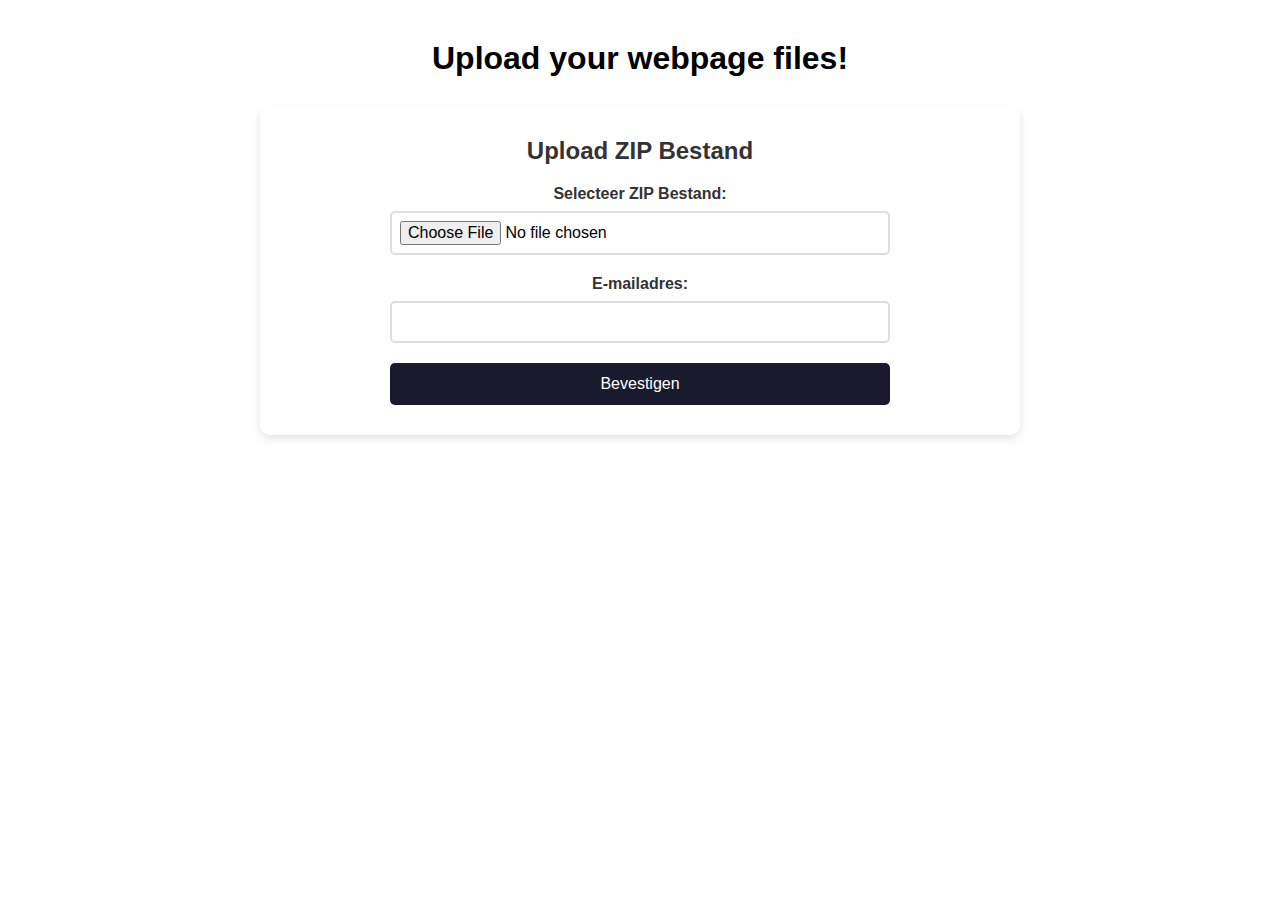
==== commit 7a182f0c: "Version 1.4" ====
--- a/aankoop.html
+++ b/aankoop.html
@@ -3,55 +3,13 @@
 <head>
     <meta charset="UTF-8">
     <meta name="viewport" content="width=device-width, initial-scale=1.0">
-    <title>Aankoop</title>
+    <title>Upload your webpage files!</title>
     <link href="Styles.css" rel="stylesheet">
     <link href="https://cdnjs.cloudflare.com/ajax/libs/font-awesome/6.0.0-beta3/css/all.min.css" rel="stylesheet">
 </head>
 <body>
-    <div class="plans" style="background: url('Images/Background2.gif') no-repeat center center fixed; background-size: cover;">
-        <h2>Onze Pakketten</h2>
-        <div class="plan-container">
-            <div class="plan">
-                <img src="Images/Icon1.png" alt="Package Image" class="plan-image">
-                <h2>Basic</h2>
-                <ul>
-                    <li>- 1 Website</li>
-                    <li>- 10GB SSD</li>
-                    <li>- Gratis SSL</li>
-                </ul>
-                <button>Koop Nu</button>
-            </div>
-            <div class="plan">
-                <img src="Images/Icon2.png" alt="Package Image" class="plan-image">
-                <h2>Premium</h2>
-                <ul>
-                    <li>- 5 Websites</li>
-                    <li>- 50GB SSD</li>
-                    <li>- Gratis SSL & Backup</li>
-                </ul>
-                <button>Koop Nu</button>
-            </div>
-            <div class="plan">
-                <img src="Images/Icon3.png" alt="Package Image" class="plan-image">
-                <h2>Business</h2>
-                <ul>
-                    <li>- Onbeperkt Websites</li>
-                    <li>- 200GB SSD</li>
-                    <li>- Prioriteit Support</li>
-                </ul>
-                <button>Koop Nu</button>
-            </div>
-        </div>
-    </div>
-
     <div class="container">
-        <h1>Bestelling Bevestigen</h1>
-        <div class="order-details">
-            <h2>Bestelgegevens</h2>
-            <p>Geselecteerd Pakket: <span id="selectedPackage"></span></p>
-            <p>Prijs: <span id="packagePrice"></span></p>
-        </div>
-
+        <h1>Upload your webpage files!</h1>
         <div class="upload-section">
             <h2>Upload ZIP Bestand</h2>
             <form id="uploadForm" class="upload-form">
--- a/Styles.css
+++ b/Styles.css
@@ -1,5 +1,6 @@
 html {
     scroll-behavior: smooth;
+    scroll-padding-top: 90px; /* Height of the navbar */
 }
 
 * {
@@ -14,8 +15,10 @@
 body {
     position: relative;
     text-align: center;
-    background: linear-gradient(to bottom, #0D0D0D, #1A1A1A);
-    padding-top: 90px;
+    background-color: white;
+    margin: 0;
+    padding: 0;
+    min-height: 100vh;
 }
 .navbar {
     display: flex;
@@ -79,7 +82,8 @@
 }
 .hero {
     background: linear-gradient(to bottom, rgba(255, 255, 255, 0) 85%, rgba(255, 255, 255, 1)), url('Images/Background5.gif') no-repeat center center/cover;
-    height: 600px;
+    height: 100vh;
+    min-height: 100vh;
     display: flex;
     flex-direction: column;
     justify-content: center;
@@ -93,11 +97,13 @@
     z-index: 1;
     overflow: hidden;
     width: 100%;
+    padding-top: 90px; /* Height of the navbar */
 }
 .hero h1 {
     color: #1A1A2E;
     font-size: 50px;
     margin-bottom: 10px;
+    margin-top: 90px;
 }
 .hero p {
     color: #333333;
@@ -124,7 +130,7 @@
     padding: 50px 0 100px 0;
     background-color: #FFFFFF;
     margin: 0;
-    padding: 0;
+    padding-top: 120px; /* Height of the navbar + extra spacing */
     border-radius: 0;
     box-shadow: none;
     min-height: calc(100vh - 90px);
@@ -132,8 +138,9 @@
     flex-direction: column;
     justify-content: flex-start;
     position: relative;
-    z-index: 0;
+    z-index: 2;
     width: 100%;
+    margin-top: 0;
 }
 .plans h2 {
     font-size: 40px;
@@ -146,6 +153,8 @@
     align-items: stretch;
     margin-top: 30px;
     flex: 1;
+    position: relative;
+    z-index: 3;
 }
 .plan {
     background: white;
@@ -161,6 +170,7 @@
     background-size: cover;
     background-position: center;
     background-repeat: no-repeat;
+    z-index: 3;
 }
 .plan:hover {
     transform: scale(1.05);
@@ -320,6 +330,7 @@
 .about {
     padding: 80px 0;
     background-color: #f8f9fa;
+    padding-top: 100px; /* Height of the navbar + extra spacing */
 }
 
 .about h2 {
@@ -394,6 +405,7 @@
 .contact {
     padding: 80px 0;
     background-color: #f8f9fa;
+    padding-top: 100px; /* Height of the navbar + extra spacing */
 }
 
 .contact h2 {
@@ -518,25 +530,19 @@
     }
 
     .hero {
-        height: 100vh;
-        min-height: 500px;
-        position: relative;
-        z-index: 2;
-        margin: 0;
-        padding: 0;
-        width: 100%;
-        box-shadow: none;
+        padding-top: 70px;
     }
 
     .plans {
-        position: relative;
-        z-index: 1;
-        margin-top: -100px;
-        background-color: #FFFFFF;
-        border-radius: 20px 20px 0 0;
-        padding-top: 30px;
-        width: 100%;
-        overflow: hidden;
+        padding-top: 100px;
+    }
+
+    .about {
+        padding-top: 80px;
+    }
+
+    .contact {
+        padding-top: 80px;
     }
 
     .plan-container {
@@ -551,10 +557,71 @@
         width: 320px;
         min-height: 320px;
     }
+
+    html {
+        scroll-padding-top: 70px; /* Adjusted for mobile navbar */
+    }
+    
+    section {
+        scroll-margin-top: 70px; /* Adjusted for mobile navbar */
+    }
+    
+    .navbar {
+        height: 70px;
+    }
+    
+    .navbar.scrolled {
+        height: 50px;
+    }
+
+    .logo img {
+        height: 70px;
+        margin-left: -20px;
+    }
+
+    .nav-links {
+        margin-right: 20px;
+    }
+
+    .nav-links a {
+        margin-left: 15px;
+        font-size: 16px;
+    }
+
+    .hero h1 {
+        font-size: 35px;
+    }
+
+    .hero p {
+        font-size: 16px;
+    }
+
+    .plan {
+        width: 280px;
+        min-height: 400px;
+    }
+
+    .about h2 {
+        font-size: 32px;
+        margin-bottom: 30px;
+    }
+
+    .about-content h3 {
+        font-size: 24px;
+    }
+
+    .about-content p {
+        font-size: 16px;
+    }
+
+    .contact h2 {
+        font-size: 32px;
+    }
 }
 
 @media (max-width: 576px) {
     .hero {
+        padding-top: 60px;
         min-height: 100vh;
         margin: 0;
         padding: 0;
@@ -563,10 +630,19 @@
     }
 
     .plans {
-        margin-top: -50px;
+        padding-top: 80px;
+        margin-top: 0;
         border-radius: 15px 15px 0 0;
         width: 100%;
         overflow: hidden;
+    }
+
+    .about {
+        padding-top: 60px;
+    }
+
+    .contact {
+        padding-top: 60px;
     }
 
     .plan-container {
@@ -577,6 +653,175 @@
         width: 100%;
         max-width: 320px;
         min-height: 300px;
+    }
+
+    .plan-image {
+        height: 150px;
+    }
+
+    .about-item {
+        padding: 15px;
+    }
+
+    .about-content h3 {
+        font-size: 20px;
+    }
+
+    .about-content p {
+        font-size: 14px;
+    }
+
+    .about-image {
+        max-width: 150px;
+    }
+
+    .about-image img {
+        max-height: 100px;
+    }
+
+    .contact-info,
+    .contact-form {
+        padding: 20px;
+    }
+
+    .contact-item {
+        flex-direction: column;
+        text-align: center;
+        gap: 5px;
+    }
+
+    .form-group input,
+    .form-group select,
+    .form-group textarea {
+        padding: 8px;
+        font-size: 14px;
+    }
+
+    .contact-form button {
+        padding: 10px 20px;
+        font-size: 14px;
+    }
+
+    .scroll-arrow {
+        right: 20px;
+        bottom: 20px;
+        width: 40px;
+        height: 40px;
+    }
+
+    .scroll-arrow img {
+        width: 25px;
+        height: 25px;
+    }
+
+    html {
+        scroll-padding-top: 60px; /* Further adjusted for smaller screens */
+    }
+    
+    section {
+        scroll-margin-top: 60px; /* Further adjusted for smaller screens */
+    }
+    
+    .navbar {
+        height: 60px;
+    }
+    
+    .navbar.scrolled {
+        height: 40px;
+    }
+
+    .logo img {
+        height: 50px;
+        margin: 0 0 10px 0;
+    }
+
+    .nav-links {
+        margin: 0;
+        flex-wrap: wrap;
+        justify-content: center;
+    }
+
+    .nav-links a {
+        margin: 5px 10px;
+        font-size: 14px;
+    }
+
+    .hero h1 {
+        font-size: 28px;
+    }
+
+    .hero p {
+        font-size: 14px;
+    }
+
+    .hero button {
+        padding: 10px 20px;
+        font-size: 16px;
+    }
+
+    .plan {
+        width: 100%;
+        max-width: 280px;
+        min-height: 350px;
+    }
+
+    .plan-image {
+        height: 150px;
+    }
+
+    .about-item {
+        padding: 15px;
+    }
+
+    .about-content h3 {
+        font-size: 20px;
+    }
+
+    .about-content p {
+        font-size: 14px;
+    }
+
+    .about-image {
+        max-width: 150px;
+    }
+
+    .about-image img {
+        max-height: 100px;
+    }
+
+    .contact-info,
+    .contact-form {
+        padding: 20px;
+    }
+
+    .contact-item {
+        flex-direction: column;
+        text-align: center;
+        gap: 5px;
+    }
+
+    .form-group input,
+    .form-group select,
+    .form-group textarea {
+        padding: 8px;
+        font-size: 14px;
+    }
+
+    .contact-form button {
+        padding: 10px 20px;
+        font-size: 14px;
+    }
+
+    .scroll-arrow {
+        right: 20px;
+        bottom: 20px;
+        width: 40px;
+        height: 40px;
+    }
+
+    .scroll-arrow img {
+        width: 25px;
+        height: 25px;
     }
 }
 
@@ -992,8 +1237,36 @@
 }
 
 @media (max-width: 768px) {
+    html {
+        scroll-padding-top: 70px; /* Adjusted for mobile navbar */
+    }
+    
+    section {
+        scroll-margin-top: 70px; /* Adjusted for mobile navbar */
+    }
+    
     .navbar {
-        padding: 0 10px;
+        height: 70px;
+    }
+    
+    .navbar.scrolled {
+        height: 50px;
+    }
+    
+    .hero {
+        padding-top: 70px;
+    }
+    
+    .plans {
+        padding-top: 100px;
+    }
+    
+    .about {
+        padding-top: 80px;
+    }
+    
+    .contact {
+        padding-top: 80px;
     }
 
     .logo img {
@@ -1010,10 +1283,6 @@
         font-size: 16px;
     }
 
-    .hero {
-        height: 500px;
-    }
-
     .hero h1 {
         font-size: 35px;
     }
@@ -1046,10 +1315,36 @@
 }
 
 @media (max-width: 576px) {
+    html {
+        scroll-padding-top: 60px; /* Further adjusted for smaller screens */
+    }
+    
+    section {
+        scroll-margin-top: 60px; /* Further adjusted for smaller screens */
+    }
+    
     .navbar {
-        flex-direction: column;
-        height: auto;
-        padding: 10px;
+        height: 60px;
+    }
+    
+    .navbar.scrolled {
+        height: 40px;
+    }
+    
+    .hero {
+        padding-top: 60px;
+    }
+    
+    .plans {
+        padding-top: 80px;
+    }
+    
+    .about {
+        padding-top: 60px;
+    }
+    
+    .contact {
+        padding-top: 60px;
     }
 
     .logo img {
@@ -1066,11 +1361,6 @@
     .nav-links a {
         margin: 5px 10px;
         font-size: 14px;
-    }
-
-    .hero {
-        height: 400px;
-        padding: 20px;
     }
 
     .hero h1 {
@@ -1253,4 +1543,332 @@
     .party-mode-toggle label {
         font-size: 14px;
     }
+}
+
+.upload-section {
+    background: white;
+    padding: 30px;
+    border-radius: 10px;
+    box-shadow: 0 4px 8px rgba(0, 0, 0, 0.1);
+    margin-top: 30px;
+}
+
+.upload-section h2 {
+    color: #333;
+    margin-top: 0;
+    margin-bottom: 20px;
+}
+
+.upload-section p {
+    color: #666;
+    margin-bottom: 20px;
+}
+
+.upload-section ol {
+    color: #666;
+    margin-bottom: 30px;
+    padding-left: 20px;
+}
+
+.upload-section ol li {
+    margin-bottom: 10px;
+}
+
+.confirm-button {
+    display: inline-flex;
+    align-items: center;
+    justify-content: center;
+    gap: 10px;
+    background-color: #1A1A2E;
+    color: white;
+    text-decoration: none;
+    padding: 12px 30px;
+    font-size: 16px;
+    cursor: pointer;
+    border-radius: 5px;
+    transition: background-color 0.3s ease;
+    border: none;
+    width: 100%;
+}
+
+.confirm-button:hover {
+    background-color: #E67E22;
+}
+
+.confirm-button i {
+    font-size: 20px;
+}
+
+/* Responsive styles */
+@media (max-width: 576px) {
+    .container {
+        padding: 20px 10px;
+    }
+    
+    .upload-section {
+        padding: 20px;
+    }
+    
+    .confirm-button {
+        font-size: 14px;
+        padding: 10px 20px;
+    }
+}
+
+/* Aankoop page styles */
+body {
+    background-color: white;
+    margin: 0;
+    padding: 0;
+    min-height: 100vh;
+}
+
+.container {
+    max-width: 800px;
+    margin: 0 auto;
+    padding: 40px 20px;
+}
+
+.order-details {
+    background: #f8f9fa;
+    padding: 20px;
+    border-radius: 10px;
+    margin-bottom: 30px;
+    box-shadow: 0 2px 4px rgba(0, 0, 0, 0.1);
+}
+
+.order-details h2 {
+    color: #333;
+    margin-top: 0;
+}
+
+.order-details p {
+    margin: 10px 0;
+    color: #666;
+}
+
+.order-details span {
+    font-weight: bold;
+    color: #333;
+}
+
+/* Upload section styles */
+.upload-section {
+    background: white;
+    padding: 30px;
+    border-radius: 10px;
+    box-shadow: 0 4px 8px rgba(0, 0, 0, 0.1);
+}
+
+.upload-section h2 {
+    color: #333;
+    margin-top: 0;
+}
+
+.upload-form {
+    max-width: 500px;
+    margin: 0 auto;
+}
+
+.form-group {
+    margin-bottom: 20px;
+}
+
+.form-group label {
+    display: block;
+    margin-bottom: 8px;
+    font-weight: bold;
+    color: #333;
+}
+
+.form-group input[type="file"],
+.form-group input[type="email"] {
+    width: 100%;
+    padding: 10px;
+    border: 2px solid #ddd;
+    border-radius: 5px;
+    font-size: 16px;
+}
+
+.form-group input[type="file"] {
+    padding: 8px;
+}
+
+.confirm-button {
+    background-color: #1A1A2E;
+    color: white;
+    border: none;
+    padding: 12px 30px;
+    font-size: 16px;
+    cursor: pointer;
+    border-radius: 5px;
+    transition: background-color 0.3s ease;
+    width: 100%;
+}
+
+.confirm-button:hover {
+    background-color: #E67E22;
+}
+
+/* Responsive styles for upload form */
+@media (max-width: 576px) {
+    .container {
+        padding: 20px 10px;
+    }
+    
+    .upload-section {
+        padding: 20px;
+    }
+    
+    .form-group input[type="file"],
+    .form-group input[type="email"] {
+        font-size: 14px;
+    }
+}
+
+/* Remove the fade effect since we don't need it anymore */
+.hero::after {
+    display: none;
+}
+
+/* Responsive package sizes */
+@media (min-width: 1400px) {
+    .plan {
+        width: 350px;
+        min-height: 600px;
+    }
+    .plan h3 {
+        font-size: 24px;
+    }
+    .plan-image {
+        height: 200px;
+    }
+    .plan ul li {
+        font-size: 16px;
+    }
+    .plan ul li::before {
+        font-size: 16px;
+    }
+    .price-tag {
+        font-size: 28px;
+    }
+    .plan-description p {
+        font-size: 16px;
+    }
+    .plan button {
+        padding: 15px 30px;
+        font-size: 18px;
+    }
+    .plans {
+        padding-top: 100px;
+    }
+    .about {
+        padding-top: 100px;
+    }
+    .contact {
+        padding-top: 100px;
+    }
+}
+
+@media (min-width: 1600px) {
+    .plan {
+        width: 380px;
+        min-height: 700px;
+    }
+    .plan h3 {
+        font-size: 26px;
+    }
+    .plan-image {
+        height: 250px;
+    }
+    .plan ul li {
+        font-size: 18px;
+    }
+    .plan ul li::before {
+        font-size: 18px;
+    }
+    .price-tag {
+        font-size: 32px;
+    }
+    .plan-description p {
+        font-size: 18px;
+    }
+    .plan button {
+        padding: 18px 35px;
+        font-size: 20px;
+    }
+    .plans {
+        padding-top: 100px;
+    }
+    .about {
+        padding-top: 100px;
+    }
+    .contact {
+        padding-top: 100px;
+    }
+}
+
+@media (min-width: 1920px) {
+    .plan {
+        width: 400px;
+        min-height: 800px;
+    }
+    .plan h3 {
+        font-size: 28px;
+    }
+    .plan-image {
+        height: 300px;
+    }
+    .plan ul li {
+        font-size: 20px;
+    }
+    .plan ul li::before {
+        font-size: 20px;
+    }
+    .price-tag {
+        font-size: 36px;
+    }
+    .plan-description p {
+        font-size: 20px;
+    }
+    .plan button {
+        padding: 20px 40px;
+        font-size: 22px;
+    }
+    .plans {
+        padding-top: 100px;
+    }
+    .about {
+        padding-top: 100px;
+    }
+    .contact {
+        padding-top: 100px;
+    }
+}
+
+/* Adjust container spacing for larger screens */
+@media (min-width: 1400px) {
+    .plan-container {
+        gap: 40px;
+        padding: 0 40px;
+    }
+}
+
+@media (min-width: 1600px) {
+    .plan-container {
+        gap: 50px;
+        padding: 0 50px;
+    }
+}
+
+@media (min-width: 1920px) {
+    .plan-container {
+        gap: 60px;
+        padding: 0 60px;
+    }
+}
+
+/* Add scroll margin to all sections for better scroll positioning */
+section {
+    scroll-margin-top: 90px; /* Height of the navbar */
 } 